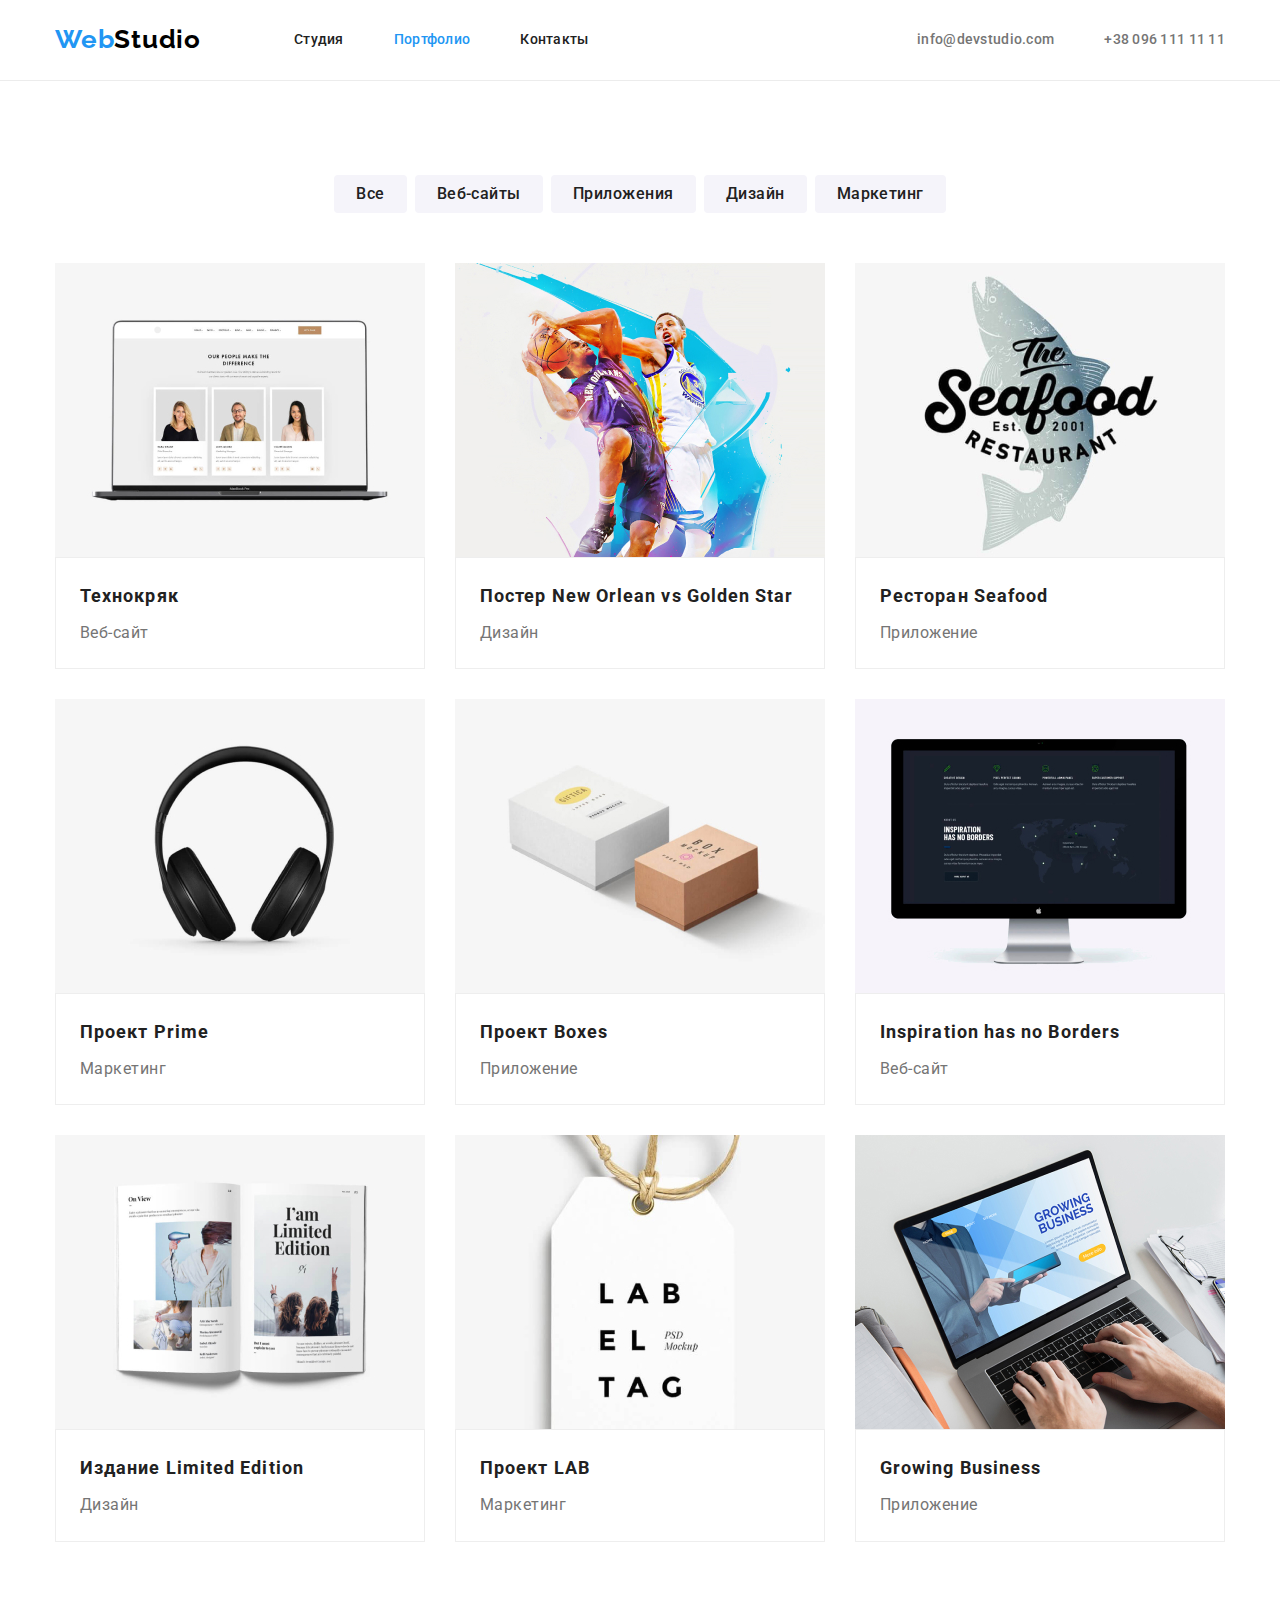
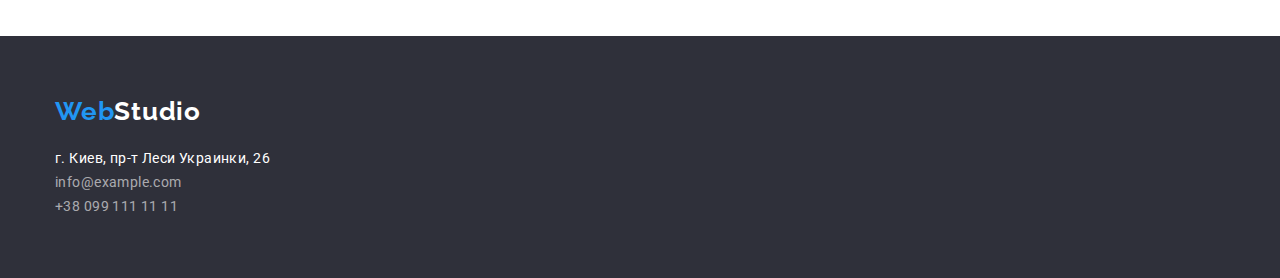
==== portfolio.html @ f5251a04 "clone" ====
<!DOCTYPE html>
<html lang="ru">
  <head>
    <meta charset="UTF-8" />
    <meta http-equiv="X-UA-Compatible" content="IE=edge" />
    <meta name="viewport" content="width=device-width, initial-scale=1.0" />
    <title>Portfolio</title>
    <link
      href="https://fonts.googleapis.com/css2?family=Raleway:wght@700&family=Roboto:wght@400;500;700;900&display=swap"
      rel="stylesheet"
    />
    <link
      rel="stylesheet"
      href="https://cdnjs.cloudflare.com/ajax/libs/modern-normalize/1.1.0/modern-normalize.min.css"
    />
    <link rel="stylesheet" href="./css/styles.css" />
  </head>
  <body class="bodypage">
    <!-- Header -->
    <header class="header line">
      <div class="container nav">
        <nav class="header-nav">
          <a href="./index.html" class="header-logo"
            ><span class="header-word">Web</span>Studio</a
          >
          <ul class="header-navigation">
            <li class="item"><a href="./index.html">Студия</a></li>
            <li class="item">
              <a class="current" href="./portfolio.html">Портфолио</a>
            </li>
            <li class="item"><a href="">Контакты</a></li>
          </ul>
        </nav>
        <ul class="header-auth">
          <li class="item">
            <a href="mailto:info@devstudio.com">info@devstudio.com</a>
          </li>
          <li class="item">
            <a href="tel:+380961111111">+38 096 111 11 11</a>
          </li>
        </ul>
      </div>
    </header>

    <!-- Main -->
    <main>
      <section class="section-portfolio">
        <div class="container">
          <h1 class="hide">Фильтер и Свойства</h1>

          <!-- Main: Filter -->
          <ul class="filter-list">
            <li class="item">
              <button type="button" class="btn-secondary">Все</button>
            </li>
            <li class="item">
              <button type="button" class="btn-secondary">Веб-сайты</button>
            </li>
            <li class="item">
              <button type="button" class="btn-secondary">Приложения</button>
            </li>
            <li class="item">
              <button type="button" class="btn-secondary">Дизайн</button>
            </li>
            <li class="item">
              <button type="button" class="btn-secondary">Маркетинг</button>
            </li>
          </ul>

          <!-- Main: Features -->
          <ul class="features-list">
            <li class="item">
              <a
                ><img
                  src="./images/featuresone.jpg"
                  alt="Ноутбук"
                  width="370"
                  height="294"
                />
                <div class="portfolio-box">
                  <h2 class="tittle">Технокряк</h2>
                  <p class="paragraph">Веб-сайт</p>
                </div></a
              >
            </li>
            <li class="item">
              <a
                ><img
                  src="./images/featurestwo.jpg"
                  alt="Баскетболісти"
                  width="370"
                  height="294"
                />
                <div class="portfolio-box">
                  <h2 class="tittle">Постер New Orlean vs Golden Star</h2>
                  <p class="paragraph">Дизайн</p>
                </div></a
              >
            </li>
            <li class="item">
              <a
                ><img
                  src="./images/featuresthree.jpg"
                  alt="Логотип"
                  width="370"
                  height="294"
                />
                <div class="portfolio-box">
                  <h2 class="tittle">Ресторан Seafood</h2>
                  <p class="paragraph">Приложение</p>
                </div></a
              >
            </li>
            <li class="item">
              <a
                ><img
                  src="./images/featuresfourth.jpg"
                  alt="Навушники"
                  width="370"
                  height="294"
                />
                <div class="portfolio-box">
                  <h2 class="tittle">Проект Prime</h2>
                  <p class="paragraph">Маркетинг</p>
                </div></a
              >
            </li>
            <li class="item">
              <a
                ><img
                  src="./images/featuresfive.jpg"
                  alt="Дві коробки"
                  width="370"
                  height="294"
                />
                <div class="portfolio-box">
                  <h2 class="tittle">Проект Boxes</h2>
                  <p class="paragraph">Приложение</p>
                </div></a
              >
            </li>
            <li class="item">
              <a
                ><img
                  src="./images/featuressix.jpg"
                  alt="Моноблок"
                  width="370"
                  height="294"
                />
                <div class="portfolio-box">
                  <h2 class="tittle">Inspiration has no Borders</h2>
                  <p class="paragraph">Веб-сайт</p>
                </div></a
              >
            </li>
            <li class="item">
              <a
                ><img
                  src="./images/featuresseven.jpg"
                  alt="Глянцевий журнал"
                  width="370"
                  height="294"
                />
                <div class="portfolio-box">
                  <h2 class="tittle">Издание Limited Edition</h2>
                  <p class="paragraph">Дизайн</p>
                </div></a
              >
            </li>
            <li class="item">
              <a
                ><img
                  src="./images/featureseight.jpg"
                  alt="Бумажний тег"
                  width="370"
                  height="294"
                />
                <div class="portfolio-box">
                  <h2 class="tittle">Проект LAB</h2>
                  <p class="paragraph">Маркетинг</p>
                </div></a
              >
            </li>
            <li class="item">
              <a
                ><img
                  src="./images/feautesnine.jpg"
                  alt="Ноутбук"
                  width="370"
                  height="294"
                />
                <div class="portfolio-box">
                  <h2 class="tittle">Growing Business</h2>
                  <p class="paragraph">Приложение</p>
                </div></a
              >
            </li>
          </ul>
        </div>
      </section>
    </main>

    <!-- Footer -->
    <footer class="footer-background">
      <div class="container">
        <a href="./index.html" class="footer-logo"
          ><span class="footer-word">Web</span>Studio</a
        >
        <address>
          <ul class="footer-list">
            <li>
              <a
                href="https://www.google.com/maps/d/viewer?mid=10uSM3H-mIU3GznYo2szRIEphczw&hl=en_US&ll=50.42732700000001%2C30.538092&z=17"
                target="_blank"
                rel="noopener noreferrer"
                class="adress"
                >г. Киев, пр-т Леси Украинки, 26</a
              >
            </li>
            <li>
              <a href="mailto:info@example.com" class="link"
                >info@example.com</a
              >
            </li>
            <li>
              <a href="tel:+380991111111" class="link">+38 099 111 11 11</a>
            </li>
          </ul>
        </address>
      </div>
    </footer>
  </body>
</html>
---- css/styles.css ----
:root {
    --primary-text-color: #212121;
    --secondary-text-color: #757575; 
    --additional-text-color: #2196F3;
    --white-tex-color: #FFFFFF;
}      
ul {
    list-style: none;
    padding: 0;
    margin: 0;
}
h1, h2, h3, h4, h5, h6 {
    padding: 0;
    margin: 0;
}
p {
    padding: 0;
    margin: 0;
}
img {
    vertical-align: middle;
}
.container {
    width: 1200px;
    margin-left: auto;
    margin-right: auto;
    padding-right: 15px;
    padding-left: 15px;
    

    /* outline: 2px solid tomato; */
}                    
                    
                    /* !!! index.html !!! */
.bodypage {
    background-color: var(--white-tex-color);
    font-family: Roboto, sans-serif;
}

                    /* Header */
.header .nav {
    display: flex;
    align-items: center;
}
.header-nav {
    display: flex;
    align-items: center;
}
.header-logo {
    color: #000000;
    font-family: Raleway, sans-serif;
    font-weight: 700;
    font-size: 26px;
    line-height: 1.2;
    letter-spacing: 0.03em;
    text-decoration: none;
}
.header-word {
    color: var(--additional-text-color);
}
.header-navigation{
    display: flex;
    margin-left: 93px;
}
.header-navigation .item:not(:last-child) {
    margin-right: 50px;
}
.header-navigation a {
    display: block;
    padding-top: 32px;
    padding-bottom: 32px;

    color: var(--primary-text-color);
    font-weight: 500;
    font-size: 14px;
    line-height: 1.14;
    letter-spacing: 0.02em;
    text-decoration: none;
}
.header-navigation a:hover,
.header-navigation a:focus {
    color: var(--additional-text-color);
}

.header-navigation a.current {
    color: var(--additional-text-color);
}

.header-navigation .current {
    color: var(--additional-text-color);
}
.header-navigation.current {
    color: var(--additional-text-color);
}
.header-auth {
    display: flex;
    margin-left: auto;
}
.header-auth .item:not(:last-child) {
    margin-right: 50px;
}
.header-auth a {
    display: block;
    padding-top: 32px;
    padding-bottom: 32px;

    color: var(--secondary-text-color);
    font-weight: 500;
    font-size: 14px;
    line-height: 1.14;
    letter-spacing: 0.02em;
    text-decoration: none;
}
.header-auth a:hover,
.header-auth a:focus {
    color: var(--additional-text-color);
}

                    /* Main */
/* Main: Hero */
.hero {
    padding-top: 200px;
    padding-bottom: 200px;

    color: var(--white-tex-color);
    background-color: #2F303A;
    text-align: center;
}
.hero-tittle {
    margin-right: auto;
    margin-left: auto;
    margin-bottom: 30px;
    width: 696px;

    font-weight: 900;
    font-size: 44px;
    line-height: 1.4;
    letter-spacing: 0.06em;
    text-transform: uppercase;
}
.btn-primary {
    border-radius: 4px; 
    border: 0 solid transparent;
    padding: 10px 32px;
    display: inline-block;
    min-width: 200px;

    color: var(--white-tex-color);
    background-color: var(--additional-text-color);

    font-family: inherit;
    font-weight: 700;
    font-size: 16px;
    line-height: 1.9;
    letter-spacing: 0.06em;
    cursor: pointer;
    text-align: center;
}


/* Main: Specification */
.section.geo {
    padding-top: 90px;
    padding-bottom: 90px;
}
.section-tittle.hide {
    display: none;
}
.specification-list {
    display: flex;
}
.specification-list > .item:not(:last-child) {
    margin-right: 30px;
}
.specification-list .tittle {
    margin-bottom: 10px;

    color: var(--primary-text-color);
    font-weight: 700;
    font-size: 14px;
    line-height: 1.14;
    letter-spacing: 0.03em;
    text-transform: uppercase;
}
.specification-list .paragraph {
    width: 270px;

    color: var(--secondary-text-color);
    font-weight: 400;
    font-size: 14px;
    line-height: 1.7;
    letter-spacing: 0.03em;
}

/* Main: What we do */
.section.geom {
    padding-right: auto;
    padding-left: auto;
    padding-bottom: 94px;
}
.section-tittle { 
    margin-bottom: 50px;

    color: var(--primary-text-color);
    font-weight: 700;
    font-size: 36px;
    line-height: 1.17;
    text-align: center;
    letter-spacing: 0.03em;
}
.whatwedo-list {
    display: flex;
    width: calc((100 - 60px) / 3);
}
.whatwedo-list > .item {
    margin-right: 30px;
}
.whatwedo-list > .item:last-child {
    margin-right: 0;
}
/* Main: our team */
.section.background {
    padding-top: 94px;
    padding-bottom: 94px;
   
    text-align: center;
    background-color: #F5F4FA;
}
.team-list {
    display: flex;
}
.team-list > .item {
    width: calc((100% - 90px) / 4);
    border-radius: 0px 0px 4px 4px;

    background-color: var(--white-tex-color);
}
.team-list > .item + .item {
    margin-left: 30px;
}
.team-list .tittle {
    margin-bottom: 10px;
    
    color: var(--primary-text-color);
    font-weight: 500;
    font-size: 16px;
    line-height: 1.19;
    letter-spacing: 0.03em;
}
.team-list .paragraph {
    color: var(--secondary-text-color);
    font-weight: 400;
    font-size: 16px;
    line-height: 1.19;
    letter-spacing: 0.03em;
}
.item > .box {
    padding-top: 30px;
    padding-bottom: 30px;
}
                    /* Footer */
.footer-background {
    background-color: #2F303A;
    padding-top: 60px;
    padding-bottom: 60px;
}
.footer-logo {
    display: block;
    margin-bottom: 20px;

    color: var(--white-tex-color);
    font-family: Raleway, sans-serif;
    font-weight: 700;
    font-size: 26px;
    line-height: 1.2;
    letter-spacing: 0.03em;
    text-decoration: none;
}
.footer-word {
    color: var(--additional-text-color)
}
.footer-list .adress {
    color: var(--white-tex-color);
    font-style: normal;
    font-weight: 400;
    font-size: 14px;
    line-height: 1.7;
    letter-spacing: 0.03em;
    text-decoration: none;
}
.footer-list > .item:not(:last-child) {
    margin-bottom: 9px;
}
.footer-list .link {
    color: rgba(255, 255, 255, 0.6);
    font-style: normal;
    font-weight: 400;
    font-size: 14px;
    line-height: 1.7;
    letter-spacing: 0.03em;
    text-decoration: none;
}

.footer-list a:hover, 
.footer-list a:focus {
    color: var(--additional-text-color);
}

                    /* !!! portfolio.html !!! */
                    /* Header ✅ DONE */
                        
                    /* Main */
.header.line {
    border-bottom: 1px solid #ECECEC;
}
.section-portfolio .hide {
    display: none;
}
.section-portfolio {
    padding-top: 94px;
    padding-right: auto;
    padding-bottom: 94px;
    padding-left: auto;
}
/* Filter */
.filter-list {
    display: flex;   
    justify-content: center;
    margin-bottom: 50px; 
}
.filter-list > .item:not(:last-child) {
    margin-right: 8px;
}
.btn-secondary {
    border-radius: 4px;
    border: 0 solid transparent;
    padding: 6px 22px;

    color: var(--primary-text-color);
    background-color: #F5F4FA;
    font-family: inherit;
    font-weight: 500;
    font-size: 16px;
    line-height: 1.6;
    text-align: center;
    letter-spacing: 0.03em;
    cursor: pointer;
}
.btn-secondary:hover,
.btn-secondary:focus {
    color: var(--white-tex-color);
    background-color: var(--additional-text-color);
}
/* Features */
.features-list {
    display: flex;
    flex-wrap: wrap;
}
.features-list > .item {
    width: calc((100% - 60px) / 3);
    margin-right: 30px;
    margin-bottom: 30px;
}
.features-list > .item:nth-child(3n) {
    margin-right: 0;    
}
.features-list > .item:nth-last-child(-n+3) {
    margin-bottom: 0%;
}

.features-list .tittle {
    margin-bottom: 4px;

    color: var(--primary-text-color);
    font-weight: 700;
    font-size: 18px;
    line-height: 2;
    letter-spacing: 0.06em;
}
.features-list .paragraph {
    color: var(--secondary-text-color);
    font-weight: 400;
    font-size: 16px;
    line-height: 1.9;
    letter-spacing: 0.03em;
}
.item .portfolio-box {
    padding: 20px 24px;
    border: 1px solid #EEEEEE;
}
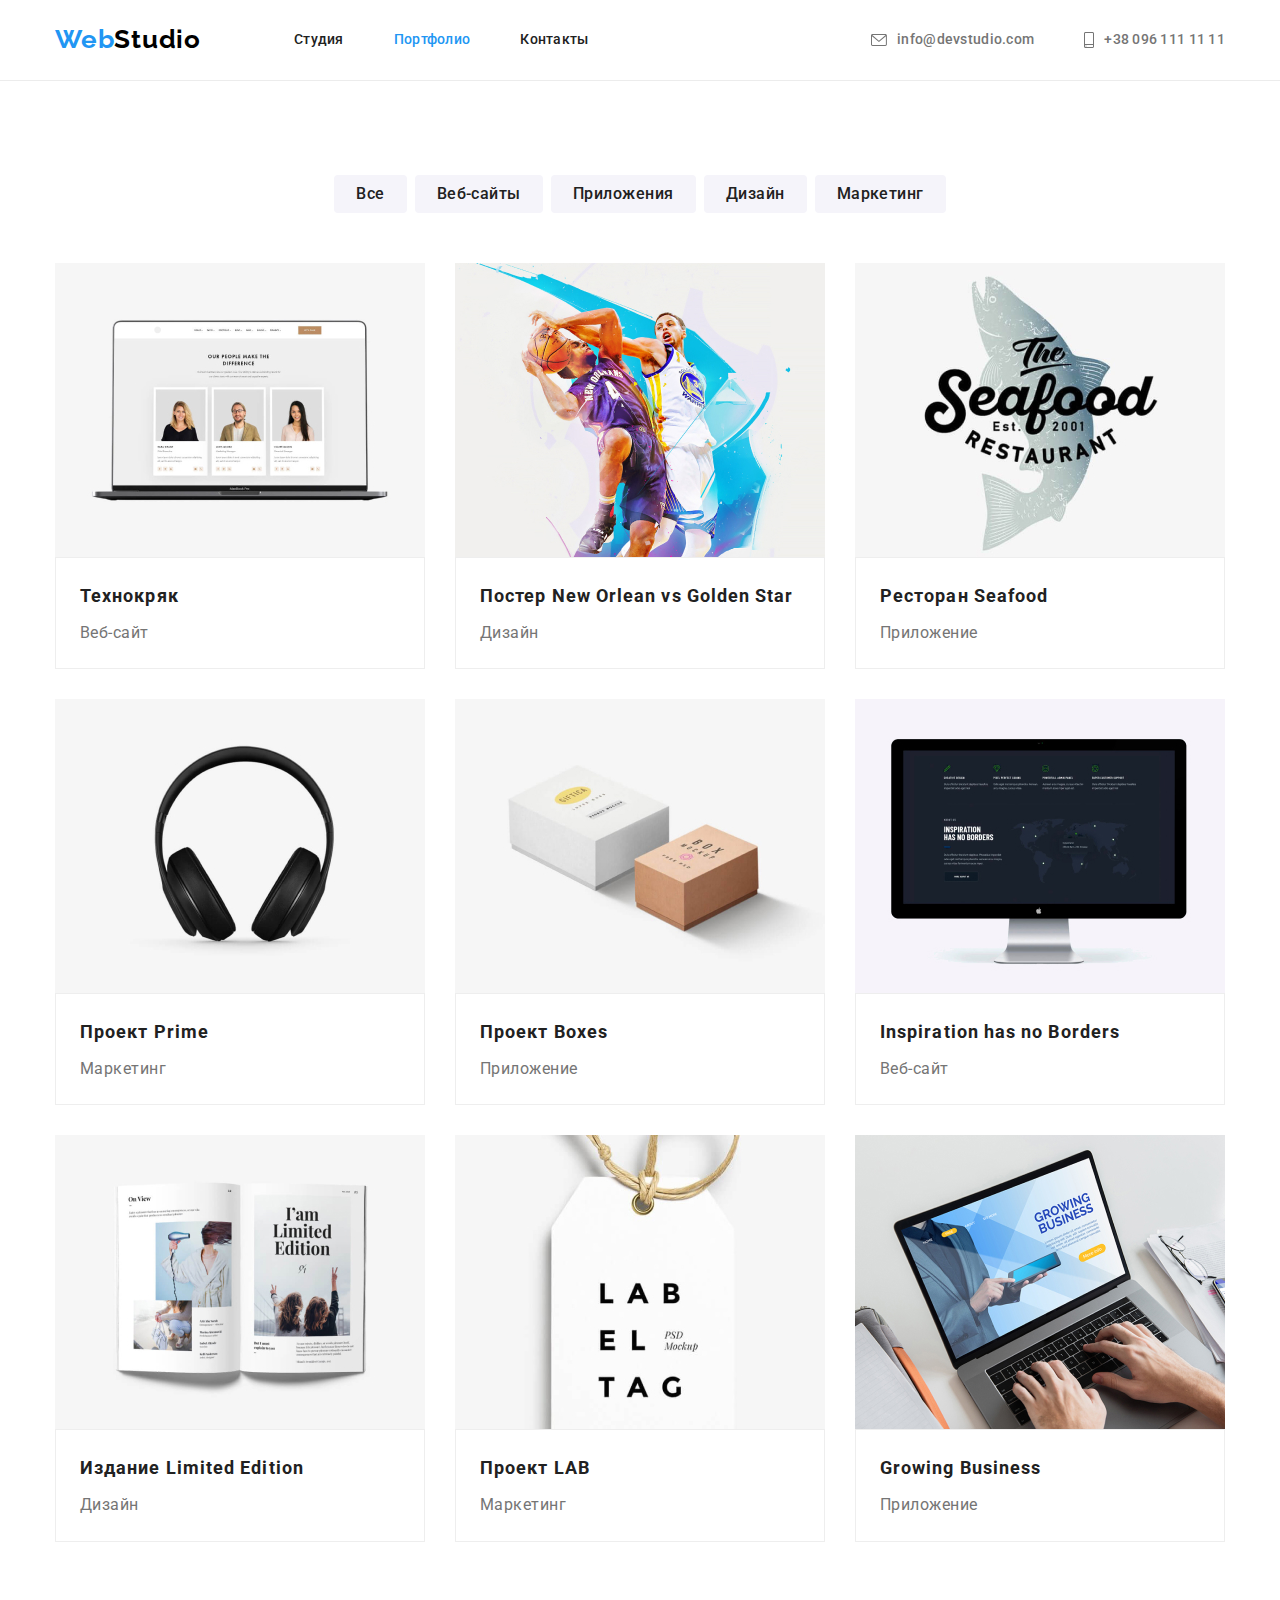
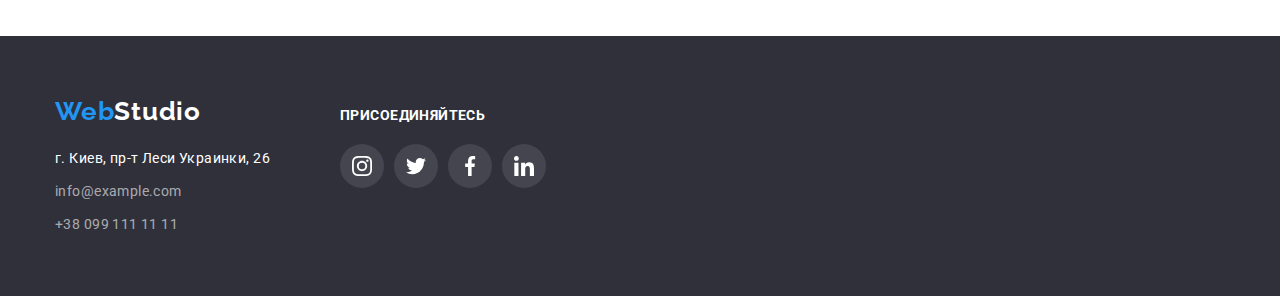
==== commit 7ea4a2c7: "finishhomework" ====
--- a/portfolio.html
+++ b/portfolio.html
@@ -31,14 +31,24 @@
             <li class="item"><a href="">Контакты</a></li>
           </ul>
         </nav>
-        <ul class="header-auth">
-          <li class="item">
-            <a href="mailto:info@devstudio.com">info@devstudio.com</a>
-          </li>
-          <li class="item">
-            <a href="tel:+380961111111">+38 096 111 11 11</a>
-          </li>
-        </ul>
+        <div class="header-contact-panel">
+          <ul class="header-auth">
+            <li class="item">
+              <a class="header-contacts" href="mailto:info@devstudio.com">
+                <svg class="header-svg" width="16" height="12">
+                  <use href="./images/icon.svg#icon-envelope"></use>
+                </svg>
+                <span>info@devstudio.com</span></a>
+            </li>
+            <li class="item">
+              <a class="header-contacts" href="tel:+380961111111">
+                <svg class="header-svg" width="10" height="16">
+                  <use href="./images/icon.svg#icon-smartphone"></use>
+                </svg>
+                <span>+38 096 111 11 11</span></a>
+            </li>
+          </ul>
+        </div>
       </div>
     </header>
 
@@ -201,26 +211,18 @@
     </main>
 
     <!-- Footer -->
-    <footer class="footer-background">
-      <div class="container">
-        <a href="./index.html" class="footer-logo"
-          ><span class="footer-word">Web</span>Studio</a
-        >
+  <footer class="footer-background">
+    <div class="footer-main container">
+      <div class="footer-addres">
+        <a href="./index.html" class="footer-logo"><span class="footer-word">Web</span>Studio</a>
         <address>
           <ul class="footer-list">
-            <li>
-              <a
-                href="https://www.google.com/maps/d/viewer?mid=10uSM3H-mIU3GznYo2szRIEphczw&hl=en_US&ll=50.42732700000001%2C30.538092&z=17"
-                target="_blank"
-                rel="noopener noreferrer"
-                class="adress"
-                >г. Киев, пр-т Леси Украинки, 26</a
-              >
-            </li>
-            <li>
-              <a href="mailto:info@example.com" class="link"
-                >info@example.com</a
-              >
+            <li class="item">
+              <a href="https://www.google.com/maps/d/viewer?mid=10uSM3H-mIU3GznYo2szRIEphczw&hl=en_US&ll=50.42732700000001%2C30.538092&z=17"
+                target="_blank" rel="noopener noreferrer" class="adress">г. Киев, пр-т Леси Украинки, 26</a>
+            </li>
+            <li class="item">
+              <a href="mailto:info@example.com" class="link">info@example.com</a>
             </li>
             <li>
               <a href="tel:+380991111111" class="link">+38 099 111 11 11</a>
@@ -228,6 +230,40 @@
           </ul>
         </address>
       </div>
-    </footer>
+      <div class="footer-join">
+        <h2 class="footer-join-tittle">присоединяйтесь</h2>
+        <ul class="footer-join-list">
+          <li class="footer-join-item">
+            <a class="footer-join-link" href="">
+              <svg width="20" height="20">
+                <use href="./images/icon.svg#icon-instagram"></use>
+              </svg>
+            </a>
+          </li>
+          <li class="footer-join-item">
+            <a class="footer-join-link" href="">
+              <svg width="20" height="20">
+                <use href="./images/icon.svg#icon-twitter"></use>
+              </svg>
+            </a>
+          </li>
+          <li class="footer-join-item">
+            <a class="footer-join-link" href="">
+              <svg width="20" height="20">
+                <use href="./images/icon.svg#icon-facebook"></use>
+              </svg>
+            </a>
+          </li>
+          <li class="footer-join-item">
+            <a class="footer-join-link" href="">
+              <svg width="20" height="20">
+                <use href="./images/icon.svg#icon-linkedin"></use>
+              </svg>
+            </a>
+          </li>
+        </ul>
+      </div>
+    </div>
+  </footer>
   </body>
 </html>
--- a/css/styles.css
+++ b/css/styles.css
@@ -3,7 +3,8 @@
     --secondary-text-color: #757575; 
     --additional-text-color: #2196F3;
     --white-tex-color: #FFFFFF;
-}      
+}    
+
 ul {
     list-style: none;
     padding: 0;
@@ -17,8 +18,11 @@
     padding: 0;
     margin: 0;
 }
+
 img {
-    vertical-align: middle;
+    display: block;
+    max-width: 100%;
+    height: auto;
 }
 .container {
     width: 1200px;
@@ -28,6 +32,7 @@
     padding-left: 15px;
     
 
+
     /* outline: 2px solid tomato; */
 }                    
                     
@@ -92,15 +97,19 @@
 .header-navigation.current {
     color: var(--additional-text-color);
 }
+.header-contact-panel {
+    margin-left: auto;
+}
 .header-auth {
     display: flex;
-    margin-left: auto;
-}
+    justify-content: center;
+    align-items: center;
+}
+
 .header-auth .item:not(:last-child) {
     margin-right: 50px;
 }
 .header-auth a {
-    display: block;
     padding-top: 32px;
     padding-bottom: 32px;
 
@@ -115,15 +124,39 @@
 .header-auth a:focus {
     color: var(--additional-text-color);
 }
-
+.header-contacts {
+    display: flex;
+    align-items: center;
+    justify-content: center;
+}
+.header-svg {
+    margin-right: 10px;
+
+    fill: #757575;
+}
+.header-contacts:hover .header-svg, 
+.header-contacts:focus .header-svg {
+    fill: var(--additional-text-color);
+}
                     /* Main */
 /* Main: Hero */
 .hero {
+    max-width: 1600px;
+    margin-right: auto;
+    margin-left: auto;
     padding-top: 200px;
     padding-bottom: 200px;
 
+    
+    background-image: linear-gradient(to right, rgba(47, 48, 58, 0.4), rgba(47, 48, 58, 0.4)), url(../images/effectivedecisions.jpg);
+    background-size: cover;
+    background-repeat: no-repeat;
+    background-position: center;
+
+    filter: drop-shadow(0px 4px 4px rgba(0, 0, 0, 0.25));
+
+    background-color: #2F303A;
     color: var(--white-tex-color);
-    background-color: #2F303A;
     text-align: center;
 }
 .hero-tittle {
@@ -172,6 +205,17 @@
 .specification-list > .item:not(:last-child) {
     margin-right: 30px;
 }
+.specific-icon {
+    display: flex;
+    align-items: center;
+    justify-content: center;
+    width: 270px;
+    height: 120px;
+    margin-bottom: 30px;
+    border-radius: 4px;
+    background-color: #F5F4FA;
+
+}
 .specification-list .tittle {
     margin-bottom: 10px;
 
@@ -234,6 +278,7 @@
     border-radius: 0px 0px 4px 4px;
 
     background-color: var(--white-tex-color);
+    box-shadow: 0px 1px 3px rgba(0, 0, 0, 0.12), 0px 1px 1px rgba(0, 0, 0, 0.14), 0px 2px 1px rgba(0, 0, 0, 0.2);
 }
 .team-list > .item + .item {
     margin-left: 30px;
@@ -257,6 +302,77 @@
 .item > .box {
     padding-top: 30px;
     padding-bottom: 30px;
+
+    
+}
+.paragraph.bottom {
+    margin-bottom: 1rem;
+}
+.social-list {
+    display: flex;
+    gap: 10px;
+    justify-content: center;
+}
+.social-icon {
+    display: flex;
+    align-items: center;
+    justify-content: center;
+    width: 44px;
+    height: 44px;
+    border-radius: 50%;
+    fill: #afb1b8;
+}
+.social-icon:hover,
+.social-icon:focus {
+    background-color: var(--additional-text-color);
+    outline: none;
+}
+.social-icon:hover .icon,
+.social-icon:focus .icon {
+    fill: #ffffff;
+}
+
+
+/* Main: Clients */
+.clients.section {
+    padding-top: 94px;
+    padding-bottom: 94px;
+    text-align: center;
+}
+.clients-title {
+    margin-bottom: 50px;
+
+    font-weight: 700;
+    font-size: 36px;
+    line-height: 1.17;
+    text-align: center;
+    letter-spacing: 0.03em;
+}
+.clients-list {
+    display: flex;
+    gap: 30px;
+}
+.clients-item {
+    display: flex;
+    align-items: center;
+    justify-content: center;
+    width: 170px;
+    height: 92px;
+
+    
+    border: 1px solid #AFB1B8;
+    border-radius: 4px;
+}
+.clients-item .icon {
+    fill: #AFB1B8;
+}
+.clients-link:hover .icon,
+.clients-link:focus .icon {
+    fill: var(--additional-text-color);
+}
+.clients-item:hover,
+.clients-item:focus {
+    border-color: var(--additional-text-color);
 }
                     /* Footer */
 .footer-background {
@@ -264,6 +380,10 @@
     padding-top: 60px;
     padding-bottom: 60px;
 }
+.footer-main.container {
+    display: flex;
+    align-items: baseline;
+}
 .footer-logo {
     display: block;
     margin-bottom: 20px;
@@ -304,6 +424,39 @@
 .footer-list a:hover, 
 .footer-list a:focus {
     color: var(--additional-text-color);
+}
+.footer-join {
+    margin-left: 70px;
+}
+.footer-join-tittle {
+    margin-bottom: 20px;
+
+    font-weight: 700;
+    font-size: 14px;
+    line-height: 1.14;
+    letter-spacing: 0.03em;
+    text-transform: uppercase;
+    
+    color: #FFFFFF;
+}
+.footer-join-list {
+    display: flex;
+    gap: 10px;
+}
+.footer-join-link {
+    display: flex;
+    align-items: center;
+    justify-content: center;
+    width: 44px;
+    height: 44px;
+    border-radius: 50%;
+    fill: #FFFFFF;
+    background-color: rgba(255, 255, 255, 0.1);;
+}
+.footer-join-link:hover,
+.footer-join-link:focus {
+    background-color: var(--additional-text-color);
+    outline: none;
 }
 
                     /* !!! portfolio.html !!! */
@@ -361,6 +514,13 @@
     margin-right: 30px;
     margin-bottom: 30px;
 }
+.features-list > .item:hover,
+.features-list > .item:focus {
+    outline: none;
+    box-shadow: 0px 1px 1px rgba(0, 0, 0, 0.12), 
+                0px 4px 4px rgba(0, 0, 0, 0.06), 
+                1px 4px 6px rgba(0, 0, 0, 0.16);
+}
 .features-list > .item:nth-child(3n) {
     margin-right: 0;    
 }
